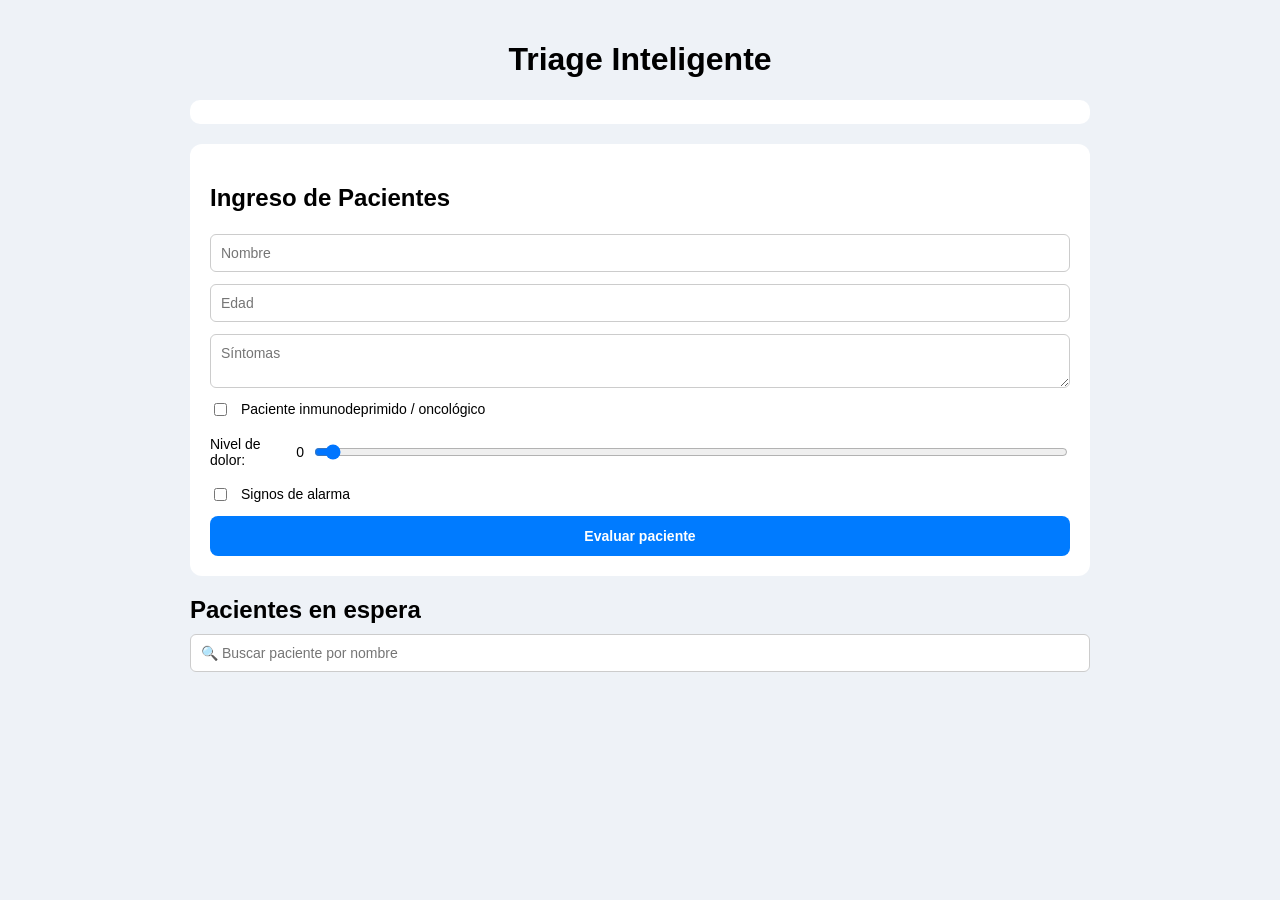
==== index.html @ 7ffd1813 "primer commit - app atriage" ====
<!DOCTYPE html>
<html lang="es">
<head>
    <meta charset="UTF-8">
    <title>Triage Inteligente</title>
    <link rel="stylesheet" href="style.css">
</head>
<body>

<div class="container">

<h1>Triage Inteligente</h1> 
<div id="resumen"></div>

<form id="formPaciente">
    <h2>Ingreso de Pacientes</h2>

    <input type="text" id="nombre" placeholder="Nombre" required>
    <input type="number" id="edad" placeholder="Edad" required>
    <textarea id="sintomas" placeholder="Síntomas"></textarea>

    <label>
    <input type="checkbox" id="inmunodeprimido">
    Paciente inmunodeprimido / oncológico
    </label>

    <label>
    Nivel de dolor: <span id="valorDolor">0</span>
    <input type="range" id="dolor" min="0" max="10" value="0">
    </label>

    <label>
    <input type="checkbox" id="signosAlarma">
    Signos de alarma
    </label>

    <button type="submit">Evaluar paciente</button>
</form>

<h2>Pacientes en espera</h2>

<div class="buscador-container">
<input type="text" id="buscador" placeholder="🔍 Buscar paciente por nombre">
</div>

<div id="listaPacientes"></div>

</div>

<script src="script.js" defer></script>
</body>
</html>
---- style.css ----
body {
  font-family: Arial, sans-serif;
  background-color: #eef2f7;
  margin: 0;
}

/* CONTENEDOR */
.container {
  max-width: 900px;
  margin: auto;
  padding: 20px;
}

/* TITULOS */
h1 {
  text-align: center;
}

h2 {
  text-align: left;
  margin-bottom: 10px;
}

/* FORM */
form {
  background: white;
  padding: 20px;
  border-radius: 12px;
  display: flex;
  flex-direction: column;
  gap: 12px;
}

/* INPUTS */
input,
textarea {
  padding: 10px;
  border-radius: 6px;
  border: 1px solid #ccc;
  width: 100%;
  box-sizing: border-box;
}

/* CHECKBOX */
input[type="checkbox"] {
  width: auto;
  margin-right: 6px;
}

/* SLIDER */
input[type="range"] {
  width: 100%;
}

/* LABELS */
label {
  display: flex;
  align-items: center;
  gap: 8px;
  font-size: 14px;
}

/* BOTON */
button {
  padding: 12px;
  border-radius: 8px;
  border: none;
  background-color: #007bff;
  color: white;
  font-weight: bold;
  cursor: pointer;
}

button:hover {
  background-color: #0056b3;
}

/* RESUMEN */
#resumen {
  margin: 20px 0;
  padding: 12px;
  background: white;
  border-radius: 10px;
  text-align: center;
  font-weight: bold;
}

/* LISTA */
#listaPacientes {
  margin-top: 20px;
}

/* TARJETAS */
.paciente {
  background: white;
  padding: 15px;
  border-radius: 10px;
  margin-bottom: 10px;
  display: flex;
  flex-direction: column;
  gap: 8px;
}

/* PRIORIDAD */
.urgente {
  border-left: 6px solid #e74c3c;
}

.moderado {
  border-left: 6px solid #f39c12;
}

.leve {
  border-left: 6px solid #2ecc71;
}

/* ALERTA */
.alerta {
  color: red;
  font-weight: bold;
}

/* PARPADEO */
@keyframes parpadeo {
  0% { opacity: 1; }
  50% { opacity: 0.6; }
  100% { opacity: 1; }
}

.critico {
  animation: parpadeo 1s infinite;
}

input,
textarea,
button {
  font-family: Arial, sans-serif;
  font-size: 14px;
}
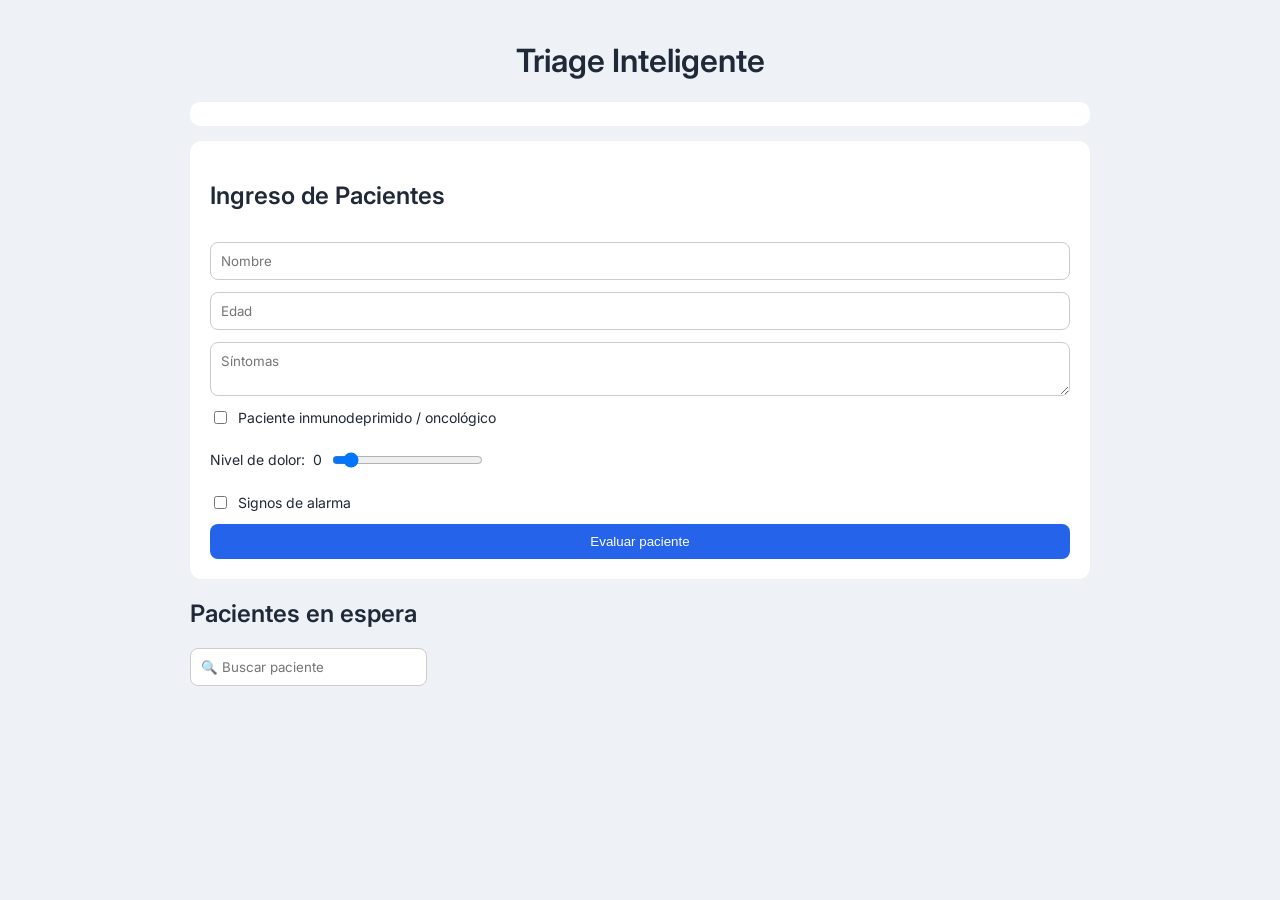
==== commit 61e72131: "primer version triage" ====
--- a/index.html
+++ b/index.html
@@ -1,18 +1,22 @@
 <!DOCTYPE html>
 <html lang="es">
 <head>
-    <meta charset="UTF-8">
-    <title>Triage Inteligente</title>
-    <link rel="stylesheet" href="style.css">
+  <meta charset="UTF-8">
+  <title>Triage Inteligente</title>
+
+  <link rel="stylesheet" href="style.css">
+
+  <link href="https://fonts.googleapis.com/css2?family=Inter:wght@300;400;600&display=swap" rel="stylesheet">
 </head>
 <body>
 
 <div class="container">
 
-<h1>Triage Inteligente</h1> 
-<div id="resumen"></div>
+  <h1>Triage Inteligente</h1>
 
-<form id="formPaciente">
+  <div id="resumen"></div>
+
+  <form id="formPaciente">
     <h2>Ingreso de Pacientes</h2>
 
     <input type="text" id="nombre" placeholder="Nombre" required>
@@ -20,33 +24,34 @@
     <textarea id="sintomas" placeholder="Síntomas"></textarea>
 
     <label>
-    <input type="checkbox" id="inmunodeprimido">
-    Paciente inmunodeprimido / oncológico
+      <input type="checkbox" id="inmunodeprimido">
+      Paciente inmunodeprimido / oncológico
     </label>
 
     <label>
-    Nivel de dolor: <span id="valorDolor">0</span>
-    <input type="range" id="dolor" min="0" max="10" value="0">
+      Nivel de dolor: <span id="valorDolor">0</span>
+      <input type="range" id="dolor" min="0" max="10" value="0">
     </label>
 
     <label>
-    <input type="checkbox" id="signosAlarma">
-    Signos de alarma
+      <input type="checkbox" id="signosAlarma">
+      Signos de alarma
     </label>
 
     <button type="submit">Evaluar paciente</button>
-</form>
+  </form>
 
-<h2>Pacientes en espera</h2>
+  <h2>Pacientes en espera</h2>
 
-<div class="buscador-container">
-<input type="text" id="buscador" placeholder="🔍 Buscar paciente por nombre">
-</div>
+  <div class="buscador-container">
+    <input type="text" id="buscador" placeholder="🔍 Buscar paciente">
+  </div>
 
-<div id="listaPacientes"></div>
+  <div id="listaPacientes"></div>
 
 </div>
 
 <script src="script.js" defer></script>
+
 </body>
 </html>
--- a/style.css
+++ b/style.css
@@ -1,27 +1,34 @@
 body {
-  font-family: Arial, sans-serif;
+  font-family: 'Inter', Arial, sans-serif;
   background-color: #eef2f7;
   margin: 0;
+  color: #1f2937;
 }
 
-/* CONTENEDOR */
 .container {
   max-width: 900px;
   margin: auto;
   padding: 20px;
 }
 
-/* TITULOS */
 h1 {
+  text-align: center;
+  font-weight: 600;
+}
+
+h2 {
+  margin-top: 20px;
+  font-weight: 600;
+}
+
+#resumen {
+  margin: 15px 0;
+  padding: 12px;
+  background: white;
+  border-radius: 10px;
   text-align: center;
 }
 
-h2 {
-  text-align: left;
-  margin-bottom: 10px;
-}
-
-/* FORM */
 form {
   background: white;
   padding: 20px;
@@ -31,28 +38,13 @@
   gap: 12px;
 }
 
-/* INPUTS */
-input,
-textarea {
+input, textarea {
   padding: 10px;
-  border-radius: 6px;
+  border-radius: 8px;
   border: 1px solid #ccc;
-  width: 100%;
-  box-sizing: border-box;
+  font-family: inherit;
 }
 
-/* CHECKBOX */
-input[type="checkbox"] {
-  width: auto;
-  margin-right: 6px;
-}
-
-/* SLIDER */
-input[type="range"] {
-  width: 100%;
-}
-
-/* LABELS */
 label {
   display: flex;
   align-items: center;
@@ -60,80 +52,50 @@
   font-size: 14px;
 }
 
-/* BOTON */
 button {
-  padding: 12px;
+  padding: 10px;
   border-radius: 8px;
   border: none;
-  background-color: #007bff;
+  background-color: #2563eb;
   color: white;
-  font-weight: bold;
   cursor: pointer;
 }
 
 button:hover {
-  background-color: #0056b3;
+  background-color: #1d4ed8;
 }
 
-/* RESUMEN */
-#resumen {
-  margin: 20px 0;
-  padding: 12px;
-  background: white;
-  border-radius: 10px;
-  text-align: center;
-  font-weight: bold;
-}
-
-/* LISTA */
 #listaPacientes {
   margin-top: 20px;
 }
 
-/* TARJETAS */
 .paciente {
   background: white;
   padding: 15px;
   border-radius: 10px;
   margin-bottom: 10px;
-  display: flex;
-  flex-direction: column;
-  gap: 8px;
+  font-size: 14px;
 }
 
-/* PRIORIDAD */
-.urgente {
-  border-left: 6px solid #e74c3c;
+.urgente { border-left: 6px solid #e74c3c; }
+.moderado { border-left: 6px solid #f39c12; }
+.leve { border-left: 6px solid #2ecc71; }
+
+.alerta {
+  color: #dc2626;
+  font-weight: 600;
 }
 
-.moderado {
-  border-left: 6px solid #f39c12;
+.paciente.atendido {
+  opacity: 0.6;
+  text-decoration: line-through;
 }
 
-.leve {
-  border-left: 6px solid #2ecc71;
+.eliminar {
+  background-color: #ef4444;
+  margin-top: 5px;
 }
 
-/* ALERTA */
-.alerta {
-  color: red;
-  font-weight: bold;
-}
-
-/* PARPADEO */
-@keyframes parpadeo {
-  0% { opacity: 1; }
-  50% { opacity: 0.6; }
-  100% { opacity: 1; }
-}
-
-.critico {
-  animation: parpadeo 1s infinite;
-}
-
-input,
-textarea,
-button {
-  font-family: Arial, sans-serif;
-  font-size: 14px;
+.eliminar:hover {
+  background-color: #dc2626;
 }
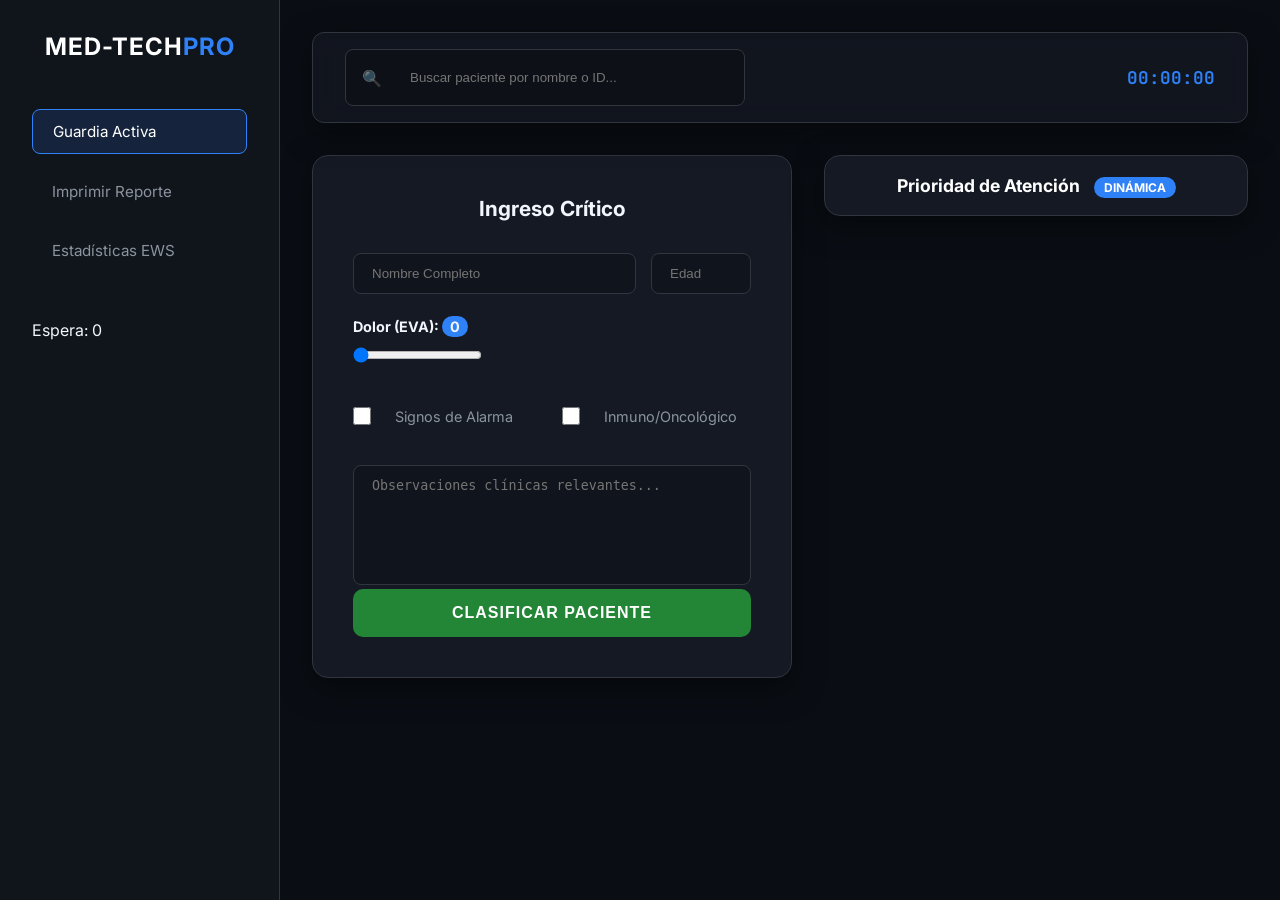
==== commit 291af931: "style: mejora de espaciado y alineación de checkboxes" ====
--- a/index.html
+++ b/index.html
@@ -1,57 +1,77 @@
 <!DOCTYPE html>
 <html lang="es">
 <head>
-  <meta charset="UTF-8">
-  <title>Triage Inteligente</title>
+    <meta charset="UTF-8">
+    <meta name="viewport" content="width=device-width, initial-scale=1.0">
+    <title>MED-TECH PRO | Professional Triage Interface</title>
+    <link rel="stylesheet" href="style.css">
+    <link href="https://fonts.googleapis.com/css2?family=JetBrains+Mono:wght@300;700&family=Inter:wght@400;600;700&display=swap" rel="stylesheet">
+</head>
+<body class="dark-mode">
+    <div class="app-shell">
+        <aside class="sidebar">
+            <div class="logo">MED-TECH<span>PRO</span></div>
+            <nav>
+                <div class="nav-item active">Guardia Activa</div>
+                <div class="nav-item">Imprimir Reporte</div>
+                <div class="nav-item">Estadísticas EWS</div>
+            </nav>
+            <div class="stats-container">
+                <div class="stat-card">Espera: <span id="count-espera">0</span></div>
+            </div>
+        </aside>
 
-  <link rel="stylesheet" href="style.css">
+        <main class="content">
+            <header class="top-bar glass-effect">
+                <div class="buscador-container">
+                    <span class="search-icon">🔍</span>
+                    <input type="text" id="buscador" placeholder="Buscar paciente por nombre o ID...">
+                </div>
+                <div class="system-time JetBrains-Mono" id="clock">00:00:00</div>
+            </header>
 
-  <link href="https://fonts.googleapis.com/css2?family=Inter:wght@300;400;600&display=swap" rel="stylesheet">
-</head>
-<body>
+            <div class="grid-layout">
+                <section class="form-section">
+                    <form id="formPaciente" class="card form-card">
+                        <h3>Ingreso Crítico</h3>
+                        
+                        <div class="input-row">
+                            <input type="text" id="nombre" placeholder="Nombre Completo" required>
+                            <input type="number" id="edad" placeholder="Edad" required>
+                        </div>
+                        
+                        <div class="clinical-input">
+                            <label>Dolor (EVA): <span id="valorDolor">0</span></label>
+                            <input type="range" id="dolor" min="0" max="10" value="0">
+                        </div>
 
-<div class="container">
+                        <div class="check-grid">
+                            <label class="custom-check">
+                                <input type="checkbox" id="signosAlarma">
+                                <span class="checkmark"></span> Signos de Alarma
+                            </label>
+                            <label class="custom-check">
+                                <input type="checkbox" id="inmunodeprimido">
+                                <span class="checkmark"></span> Inmuno/Oncológico
+                            </label>
+                        </div>
 
-  <h1>Triage Inteligente</h1>
+                        <textarea id="sintomas" placeholder="Observaciones clínicas relevantes..."></textarea>
+                        
+                        <button type="submit" class="btn-primary">CLASIFICAR PACIENTE</button>
+                    </form>
+                </section>
 
-  <div id="resumen"></div>
-
-  <form id="formPaciente">
-    <h2>Ingreso de Pacientes</h2>
-
-    <input type="text" id="nombre" placeholder="Nombre" required>
-    <input type="number" id="edad" placeholder="Edad" required>
-    <textarea id="sintomas" placeholder="Síntomas"></textarea>
-
-    <label>
-      <input type="checkbox" id="inmunodeprimido">
-      Paciente inmunodeprimido / oncológico
-    </label>
-
-    <label>
-      Nivel de dolor: <span id="valorDolor">0</span>
-      <input type="range" id="dolor" min="0" max="10" value="0">
-    </label>
-
-    <label>
-      <input type="checkbox" id="signosAlarma">
-      Signos de alarma
-    </label>
-
-    <button type="submit">Evaluar paciente</button>
-  </form>
-
-  <h2>Pacientes en espera</h2>
-
-  <div class="buscador-container">
-    <input type="text" id="buscador" placeholder="🔍 Buscar paciente">
-  </div>
-
-  <div id="listaPacientes"></div>
-
-</div>
-
-<script src="script.js" defer></script>
-
+                <section class="list-section">
+                    <div class="list-header card glass-effect">
+                        <h3>Prioridad de Atención <span class="dynamic-badge">Dinámica</span></h3>
+                    </div>
+                    <div id="listaPacientes" class="clinical-list">
+                        </div>
+                </section>
+            </div>
+        </main>
+    </div>
+    <script src="script.js"></script>
 </body>
 </html>
--- a/style.css
+++ b/style.css
@@ -1,101 +1,86 @@
-body {
-  font-family: 'Inter', Arial, sans-serif;
-  background-color: #eef2f7;
-  margin: 0;
-  color: #1f2937;
+:root {
+    --bg: #0a0e14;
+    --card-bg: #141923;
+    --sidebar-bg: #10141b;
+    --text-primary: #f0f6fc;
+    --text-secondary: #8b949e;
+    --border: #30363d;
+    --primary: #238636;
+    --primary-hover: #2ea043;
+    --accent: #2f81f7;
+    --urgente: #f85149;
+    --moderado: #d29922;
+    --leve: #3fb950;
+    --shadow: 0 10px 30px rgba(0,0,0,0.5);
 }
 
-.container {
-  max-width: 900px;
-  margin: auto;
-  padding: 20px;
-}
+* { box-sizing: border-box; margin: 0; padding: 0; }
+body { font-family: 'Inter', sans-serif; background-color: var(--bg); color: var(--text-primary); height: 100vh; display: flex; overflow: hidden; }
+.JetBrains-Mono { font-family: 'JetBrains Mono', monospace; }
 
-h1 {
-  text-align: center;
-  font-weight: 600;
-}
+/* App Shell Layout */
+.app-shell { display: flex; width: 100%; height: 100%; }
 
-h2 {
-  margin-top: 20px;
-  font-weight: 600;
-}
+/* Sidebar */
+.sidebar { width: 280px; background-color: var(--sidebar-bg); border-right: 1px solid var(--border); padding: 2rem; display: flex; flex-direction: column; gap: 3rem; }
+.logo { font-weight: 700; font-size: 1.5rem; letter-spacing: 1px; color: #fff; text-align: center; }
+.logo span { color: var(--accent); }
+nav { display: flex; flex-direction: column; gap: 1rem; }
+.nav-item { padding: 12px 20px; color: var(--text-secondary); cursor: pointer; border-radius: 8px; font-size: 0.95rem; transition: background 0.2s; }
+.nav-item:hover { background-color: rgba(255,255,255,0.05); color: #fff; }
+.nav-item.active { background-color: rgba(47,129,247,0.15); color: #fff; border: 1px solid var(--accent); }
 
-#resumen {
-  margin: 15px 0;
-  padding: 12px;
-  background: white;
-  border-radius: 10px;
-  text-align: center;
-}
+/* Main Content */
+.content { flex: 1; display: flex; flex-direction: column; padding: 2rem; overflow-y: auto; }
 
-form {
-  background: white;
-  padding: 20px;
-  border-radius: 12px;
-  display: flex;
-  flex-direction: column;
-  gap: 12px;
-}
+/* Top Bar con Efecto Cristal */
+.top-bar { display: flex; justify-content: space-between; align-items: center; padding: 1rem 2rem; border-radius: 12px; margin-bottom: 2rem; }
+.glass-effect { background-color: rgba(20,25,35,0.7); backdrop-filter: blur(10px); border: 1px solid var(--border); box-shadow: var(--shadow); }
 
-input, textarea {
-  padding: 10px;
-  border-radius: 8px;
-  border: 1px solid #ccc;
-  font-family: inherit;
-}
+.buscador-container { display: flex; align-items: center; background-color: rgba(0,0,0,0.2); border-radius: 8px; border: 1px solid var(--border); padding: 0.5rem 1rem; width: 400px; }
+.search-icon { margin-right: 10px; opacity: 0.5; }
+#buscador { flex: 1; background: none; border: none; color: white; outline: none; }
+.system-time { font-size: 1.1rem; color: var(--accent); font-weight: bold; }
 
-label {
-  display: flex;
-  align-items: center;
-  gap: 8px;
-  font-size: 14px;
-}
+/* Grid Layout */
+.grid-layout { display: grid; grid-template-columns: 480px 1fr; gap: 2rem; flex: 1; min-height: 0; }
 
-button {
-  padding: 10px;
-  border-radius: 8px;
-  border: none;
-  background-color: #2563eb;
-  color: white;
-  cursor: pointer;
-}
+/* Cards Genéricas */
+.card { background-color: var(--card-bg); border-radius: 16px; border: 1px solid var(--border); padding: 2.5rem; box-shadow: var(--shadow); }
 
-button:hover {
-  background-color: #1d4ed8;
-}
+/* Form Card */
+.form-card h3 { margin-bottom: 2rem; font-size: 1.3rem; text-align: center; }
+.input-row { display: grid; grid-template-columns: 1fr 100px; gap: 15px; margin-bottom: 1.5rem; }
+input[type="text"], input[type="number"], textarea { width: 100%; padding: 12px 18px; background-color: rgba(0,0,0,0.2); border: 1px solid var(--border); color: #fff; border-radius: 8px; }
 
-#listaPacientes {
-  margin-top: 20px;
-}
+.clinical-input { margin-bottom: 2.5rem; }
+.clinical-input label { display: block; margin-bottom: 12px; font-size: 0.9rem; font-weight: bold; }
+#valorDolor { background: var(--accent); padding: 2px 8px; border-radius: 12px; font-weight: bold; }
 
-.paciente {
-  background: white;
-  padding: 15px;
-  border-radius: 10px;
-  margin-bottom: 10px;
-  font-size: 14px;
-}
+/* Check Grid: Arreglo de los checkboxes */
+.check-grid { display: grid; grid-template-columns: 1fr 1fr; gap: 20px; margin-bottom: 2.5rem; }
+.custom-check { display: flex; align-items: center; gap: 12px; cursor: pointer; font-size: 0.9rem; color: var(--text-secondary); }
+.custom-check input { width: 18px; height: 18px; cursor: pointer; accent-color: var(--accent); }
 
-.urgente { border-left: 6px solid #e74c3c; }
-.moderado { border-left: 6px solid #f39c12; }
-.leve { border-left: 6px solid #2ecc71; }
+textarea { height: 120px; resize: none; }
 
-.alerta {
-  color: #dc2626;
-  font-weight: 600;
-}
+.btn-primary { width: 100%; padding: 15px; background-color: var(--primary); color: white; border: none; border-radius: 10px; font-weight: 700; cursor: pointer; font-size: 1rem; text-transform: uppercase; letter-spacing: 1px; transition: background 0.2s; }
+.btn-primary:hover { background-color: var(--primary-hover); }
 
-.paciente.atendido {
-  opacity: 0.6;
-  text-decoration: line-through;
-}
+/* List Section */
+.list-header { padding: 1.2rem 2rem; margin-bottom: 1.5rem; display: flex; justify-content: center; }
+.list-header h3 { font-size: 1.1rem; color: #fff; }
+.dynamic-badge { background-color: var(--accent); padding: 3px 10px; border-radius: 12px; font-size: 0.75rem; margin-left: 10px; text-transform: uppercase; }
 
-.eliminar {
-  background-color: #ef4444;
-  margin-top: 5px;
-}
+.clinical-list { overflow-y: auto; display: flex; flex-direction: column; gap: 15px; padding-right: 10px; }
 
-.eliminar:hover {
-  background-color: #dc2626;
-}+/* Paciente Card */
+.paciente { background-color: var(--card-bg); border-radius: 12px; border: 1px solid var(--border); padding: 1.5rem; display: flex; justify-content: space-between; align-items: center; border-left-width: 6px; }
+.paciente strong { font-size: 1.1rem; color: #fff; }
+.paciente span { color: var(--text-secondary); margin-left: 10px; }
+
+.urgente { border-left-color: var(--urgente); }
+.moderado { border-left-color: var(--moderado); }
+.leve { border-left-color: var(--leve); }
+
+.btn-atender { background-color: var(--accent); color: white; border: none; padding: 8px 16px; border-radius: 6px; cursor: pointer; }
